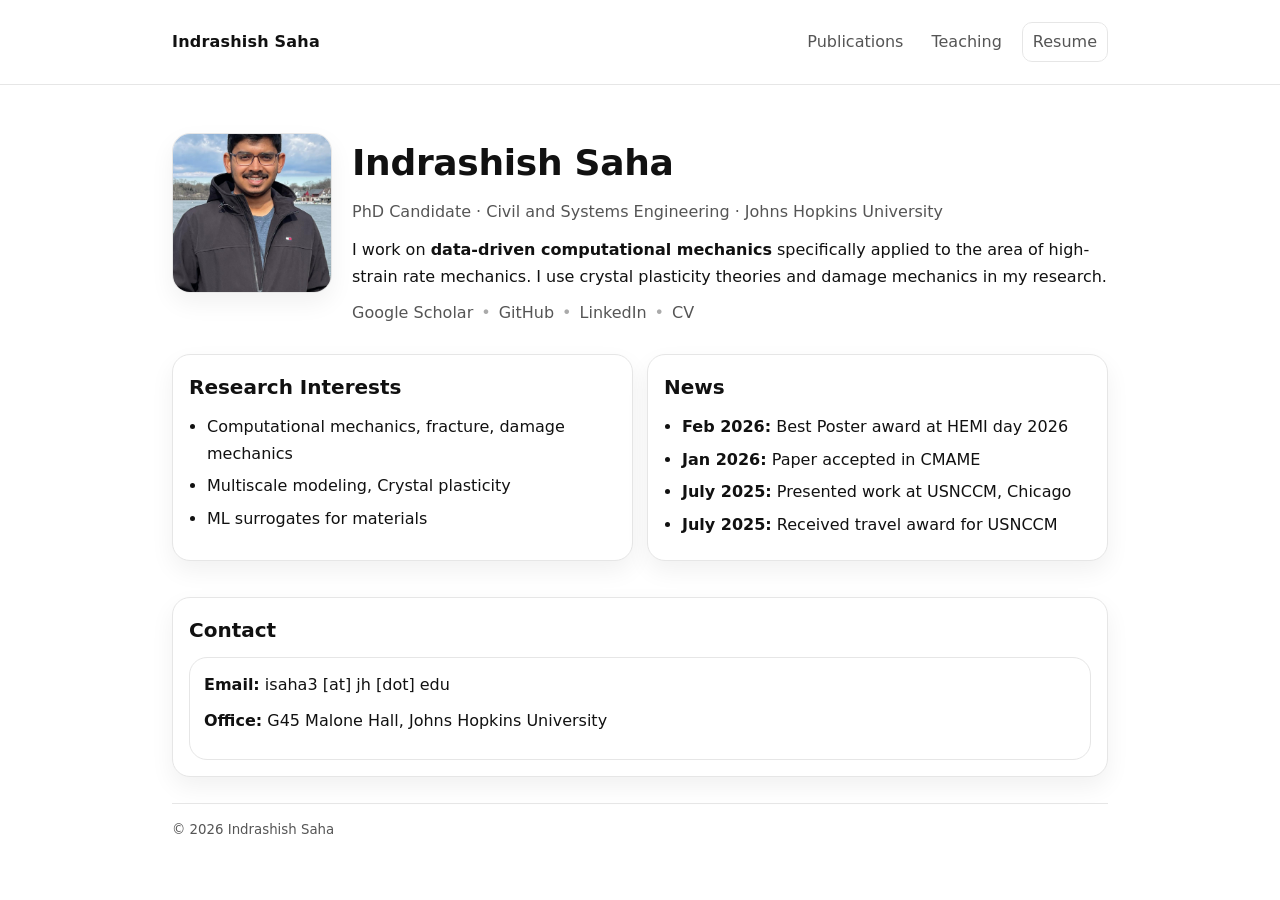
==== index.html @ e6b2fad1 "Change profile image format from PNG to JPG" ====
<!doctype html>
<html lang="en">
<head>
  <meta charset="utf-8" />
  <meta name="viewport" content="width=device-width, initial-scale=1" />
  <title>Indrashish Saha</title>
  <meta name="description" content="Academic website of Indrashish Saha." />
  <meta name="author" content="Indrashish Saha" />
  <link rel="stylesheet" href="styles.css" />
</head>

<body>
  <header class="site-header">
    <div class="container">
      <div class="topbar">
        <a class="brand" href="index.html">Indrashish Saha</a>
        <nav class="nav">
          <a href="pages/publications.html">Publications</a>
          <a href="pages/teaching.html">Teaching</a>
          <a class="pill" href="assets/Resume_Isaha_website.pdf">Resume</a>
        </nav>
      </div>
    </div>
  </header>

  <main class="container">
    <section class="hero">
      <img class="headshot" src="assets/profile_image.jpg" alt="Headshot of Indrashish" />
      <div>
        <h1>Indrashish Saha</h1>
        <p class="subtitle">PhD Candidate · Civil and Systems Engineering · Johns Hopkins University</p>

        <p>
          I work on <strong>data-driven computational mechanics</strong> specifically applied to the area of high-strain rate mechanics. I use crystal plasticity theories and damage mechanics
          in my research.  
        </p>

        <div class="linkrow">
          <a href="https://scholar.google.com/citations?hl=en&user=zjUiBd0AAAAJ" target="_blank" rel="noopener">Google Scholar</a>
          <span class="dot">•</span>
          <a href="https://github.com/Indrashish95" target="_blank" rel="noopener">GitHub</a>
          <span class="dot">•</span>
          <a href="https://www.linkedin.com/in/indrashish-saha/" target="_blank" rel="noopener">LinkedIn</a>
          <span class="dot">•</span>
          <a href="assets/CV.pdf" target="_blank" rel="noopener">CV</a>
        </div>


      </div>
    </section>

    <section class="grid2">
      <div class="card">
        <h2>Research Interests</h2>
        <ul class="bullets">
          <li>Computational mechanics, fracture, damage mechanics</li>
          <li>Multiscale modeling, Crystal plasticity</li>
          <li>ML surrogates for materials</li>
        </ul>
      </div>

      <div class="card">
        <h2>News</h2>
        <ul class="bullets">
          <li><strong>Feb 2026:</strong> Best Poster award at HEMI day 2026</li>
          <li><strong>Jan 2026:</strong> Paper accepted in CMAME</li>
          <li><strong>July 2025:</strong> Presented work at USNCCM, Chicago</li>
           <li><strong>July 2025:</strong> Received travel award for USNCCM</li>
        </ul>
      </div>
    </section>

    <section class="card">
      <h2>Contact</h2>
      <div class="cards">
        <article class="mini">
          <p><strong>Email:</strong> <a>isaha3 [at] jh [dot] edu</a></p>
          <p><strong>Office:</strong> G45 Malone Hall, Johns Hopkins University</p>    
        </article>


      </div>
    </section>

    <footer class="footer">
      <small>© <span id="y"></span> Indrashish Saha </small>
    </footer>
  </main>

  <script>
    document.getElementById("y").textContent = new Date().getFullYear();
  </script>
</body>
</html>
---- styles.css ----
:root{
  --max: 980px;
  --fg: #111;
  --muted: #555;
  --bg: #fff;
  --card: #fff;
  --line: #e6e6e6;
  --shadow: 0 10px 25px rgba(0,0,0,.06);
  --radius: 18px;
}

*{ box-sizing: border-box; }
html{ scroll-behavior: smooth; }
body{
  margin: 0;
  font: 16px/1.65 system-ui, -apple-system, Segoe UI, Roboto, Arial, sans-serif;
  color: var(--fg);
  background: var(--bg);
}

.container{ max-width: var(--max); margin: 0 auto; padding: 22px; }

.site-header{
  position: sticky; top: 0; z-index: 20;
  background: rgba(255,255,255,.9);
  backdrop-filter: blur(8px);
  border-bottom: 1px solid var(--line);
}
.topbar{
  display: flex; align-items: center; justify-content: space-between;
  gap: 12px;
}
.brand{
  text-decoration: none;
  color: var(--fg);
  font-weight: 700;
  letter-spacing: .2px;
}
.nav{ display: flex; flex-wrap: wrap; gap: 12px; align-items: center; justify-content: flex-end; }
.nav a{
  text-decoration: none;
  color: var(--muted);
  padding: 6px 8px;
  border-radius: 10px;
}
.nav a:hover{ color: var(--fg); background: #f6f6f6; }
.pill{
  border: 1px solid var(--line);
  padding: 6px 10px !important;
}

.hero{
  display: grid;
  grid-template-columns: 160px 1fr;
  gap: 20px;
  padding: 26px 0 10px;
}
.headshot{
  width: 160px; height: 160px;
  border-radius: var(--radius);
  object-fit: cover;
  border: 1px solid var(--line);
  box-shadow: var(--shadow);
}
h1{ margin: 0 0 6px; font-size: 36px; letter-spacing: -0.3px; }
.subtitle{ margin: 0 0 12px; color: var(--muted); }

.linkrow{
  display: flex; flex-wrap: wrap; gap: 8px;
  margin: 10px 0 0;
  color: var(--muted);
}
.linkrow a{ color: var(--muted); text-decoration: none; }
.linkrow a:hover{ color: var(--fg); text-decoration: underline; }
.dot{ color: #aaa; }

.cta{ margin-top: 14px; display: flex; gap: 10px; flex-wrap: wrap; }
.button{
  display: inline-block;
  text-decoration: none;
  padding: 10px 14px;
  border-radius: 14px;
  background: #111;
  color: #fff;
  border: 1px solid #111;
}
.button:hover{ opacity: .92; }
.button.ghost{
  background: transparent;
  color: var(--fg);
  border: 1px solid var(--line);
}
.button.ghost:hover{ background: #f6f6f6; }

.card{
  background: var(--card);
  border: 1px solid var(--line);
  border-radius: var(--radius);
  padding: 16px;
  box-shadow: var(--shadow);
  margin: 18px 0;
}
.grid2{
  display: grid;
  grid-template-columns: 1fr 1fr;
  gap: 14px;
}
.cards{
  display: grid;
  grid-template-columns: repeat(auto-fit, minmax(240px, 1fr));
  gap: 12px;
}
.mini{
  border: 1px solid var(--line);
  border-radius: var(--radius);
  padding: 14px;
}
.mini h3{ margin-top: 0; }
.smalllinks a{ text-decoration: none; }
.smalllinks a:hover{ text-decoration: underline; }

h2{ margin: 0 0 10px; font-size: 20px; }
p{ margin: 0 0 10px; }
.bullets{ margin: 0; padding-left: 18px; }
.bullets li{ margin: 6px 0; }

.page-title{ margin-top: 24px; }
.kicker{ color: var(--muted); margin-top: 6px; }

.pub{
  display: grid;
  grid-template-columns: 1fr auto;
  gap: 10px;
  padding: 12px 0;
  border-top: 1px solid var(--line);
}
.pub:first-of-type{ border-top: none; padding-top: 0; }
.pub .meta{ color: var(--muted); font-size: 14px; }
.badges{ display: flex; gap: 8px; flex-wrap: wrap; justify-content: flex-end; }
.badge{
  border: 1px solid var(--line);
  border-radius: 999px;
  padding: 6px 10px;
  text-decoration: none;
  color: var(--muted);
  font-size: 14px;
}
.badge:hover{ color: var(--fg); background: #f6f6f6; }

.footer{
  margin: 26px 0 16px;
  color: var(--muted);
  border-top: 1px solid var(--line);
  padding-top: 12px;
}

/* Mobile */
@media (max-width: 700px){
  .hero{ grid-template-columns: 1fr; }
  .headshot{ width: 140px; height: 140px; }
  .grid2{ grid-template-columns: 1fr; }
}

/* Dark mode (optional but nice) */
@media (prefers-color-scheme: dark){
  :root{
    --fg:#f2f2f2;
    --muted:#bdbdbd;
    --bg:#0f0f10;
    --card:#121214;
    --line:#2a2a2a;
    --shadow: 0 10px 25px rgba(0,0,0,.35);
  }
  .site-header{ background: rgba(15,15,16,.9); }
  .nav a:hover{ background: #1b1b1d; }
  .button{ background: #f2f2f2; color:#111; border-color:#f2f2f2; }
  .button.ghost{ color: var(--fg); }
  .button.ghost:hover{ background:#1b1b1d; }
}
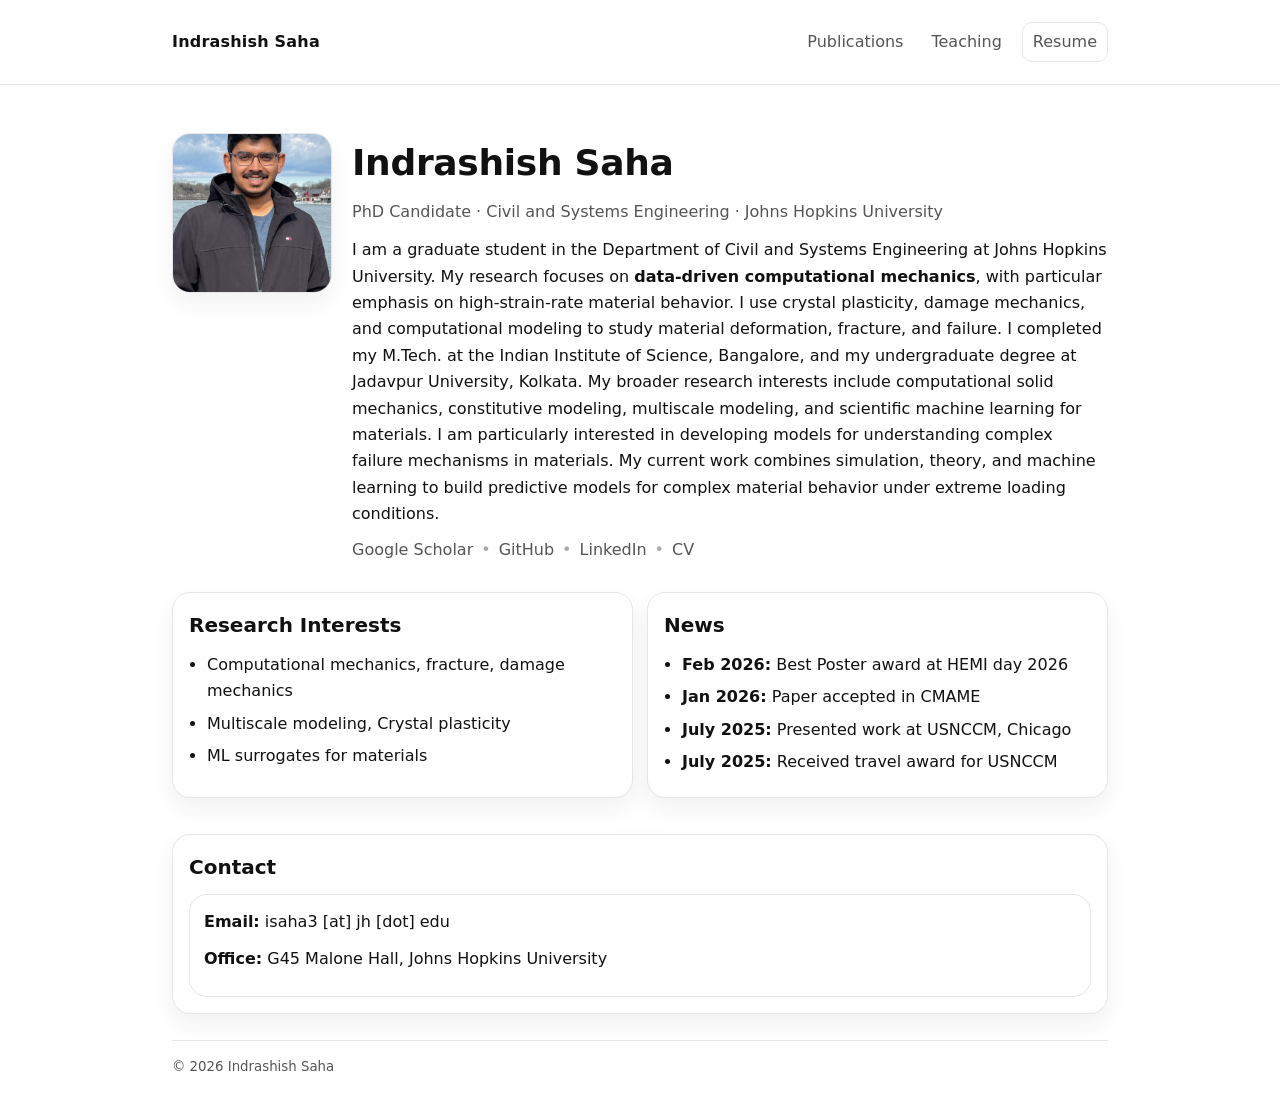
==== commit e3e7dee2: "Revise personal introduction in index.html Updated personal description to include educational backg" ====
--- a/index.html
+++ b/index.html
@@ -31,8 +31,12 @@
         <p class="subtitle">PhD Candidate · Civil and Systems Engineering · Johns Hopkins University</p>
 
         <p>
-          I work on <strong>data-driven computational mechanics</strong> specifically applied to the area of high-strain rate mechanics. I use crystal plasticity theories and damage mechanics
-          in my research.  
+        <p>
+          I am a graduate student in the Department of Civil and Systems Engineering at Johns Hopkins University. My research focuses on <strong>data-driven computational mechanics</strong>, with particular emphasis on high-strain-rate material behavior. I use crystal plasticity, damage mechanics, and computational modeling to study material deformation, fracture, and failure. I completed my M.Tech. at the Indian Institute of Science, Bangalore, and my undergraduate degree at Jadavpur University, Kolkata.
+          My broader research interests include computational solid mechanics, constitutive modeling, multiscale modeling, and scientific machine learning for materials.
+          I am particularly interested in developing models for understanding complex failure mechanisms in materials.
+          My current work combines simulation, theory, and machine learning to build predictive models for complex material behavior under extreme loading conditions.
+        </p>
         </p>
 
         <div class="linkrow">
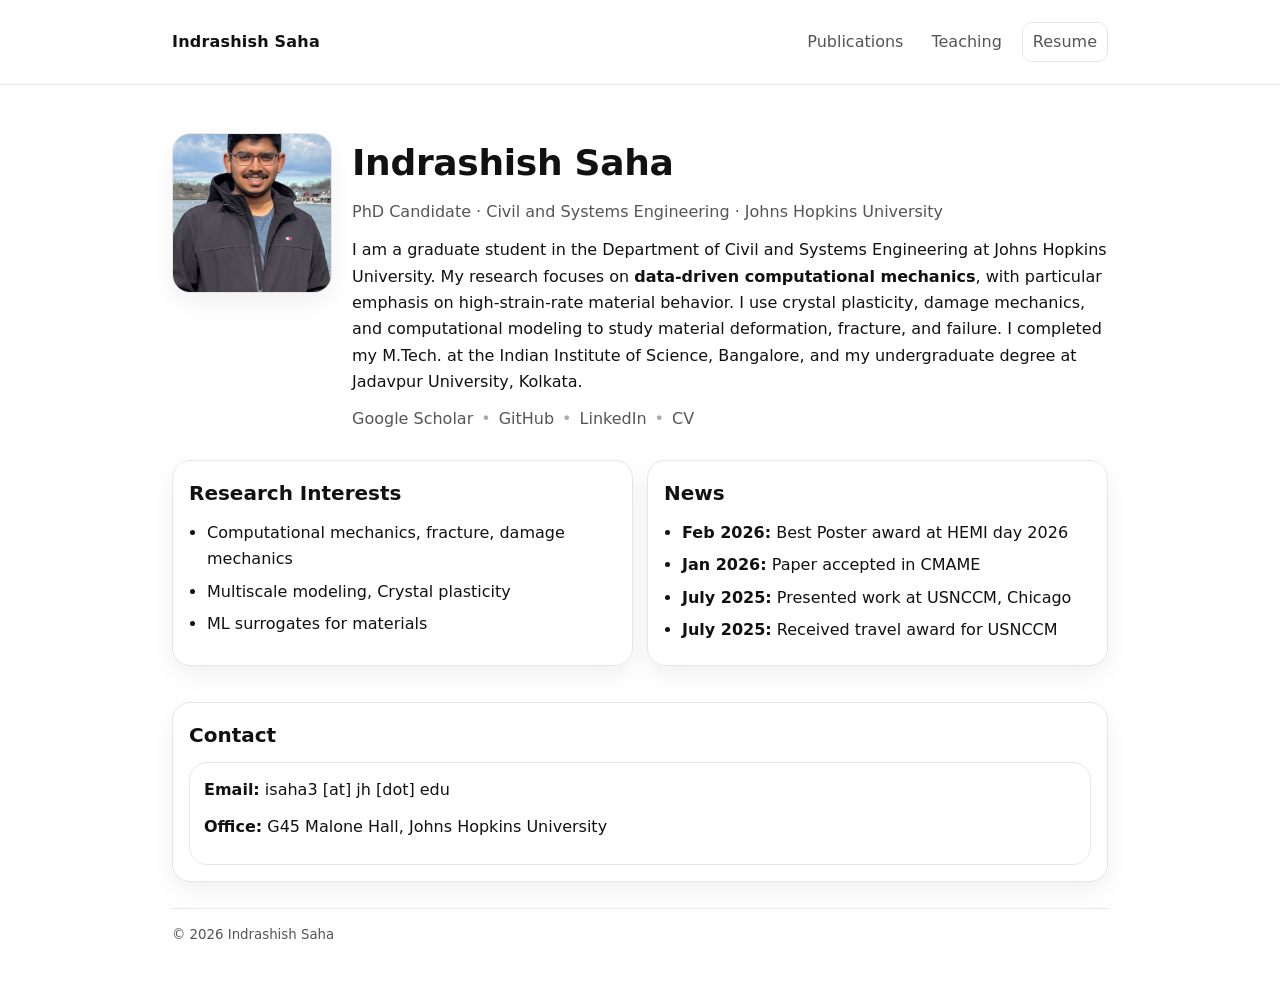
==== commit 65a26dbd: "Revise research description in index.html Removed several sentences detailing broader research inter" ====
--- a/index.html
+++ b/index.html
@@ -33,9 +33,6 @@
         <p>
         <p>
           I am a graduate student in the Department of Civil and Systems Engineering at Johns Hopkins University. My research focuses on <strong>data-driven computational mechanics</strong>, with particular emphasis on high-strain-rate material behavior. I use crystal plasticity, damage mechanics, and computational modeling to study material deformation, fracture, and failure. I completed my M.Tech. at the Indian Institute of Science, Bangalore, and my undergraduate degree at Jadavpur University, Kolkata.
-          My broader research interests include computational solid mechanics, constitutive modeling, multiscale modeling, and scientific machine learning for materials.
-          I am particularly interested in developing models for understanding complex failure mechanisms in materials.
-          My current work combines simulation, theory, and machine learning to build predictive models for complex material behavior under extreme loading conditions.
         </p>
         </p>
 
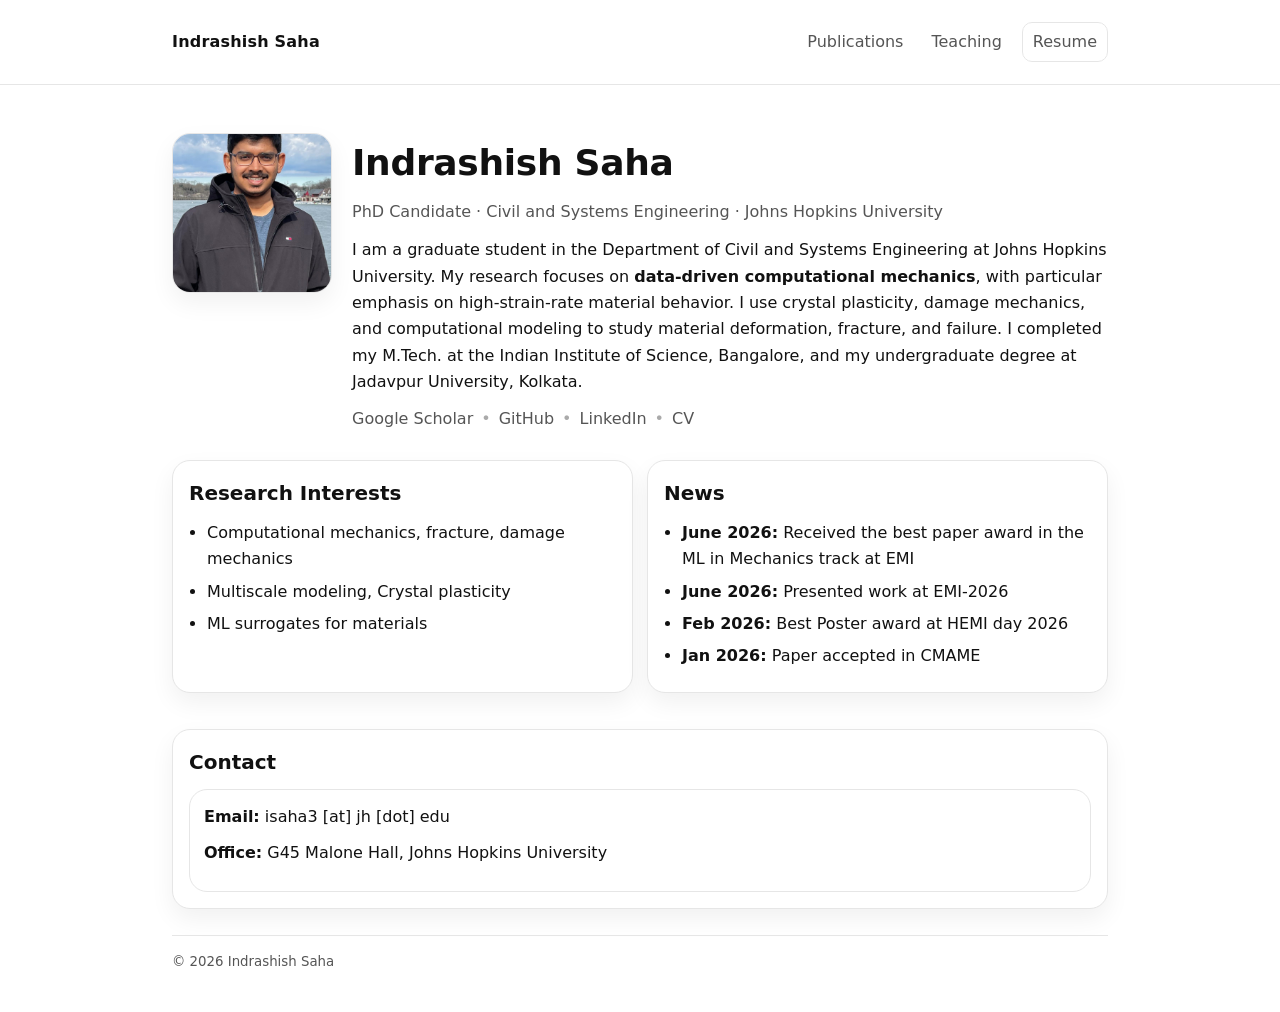
==== commit fa5d93b1: "Update index.html" ====
--- a/index.html
+++ b/index.html
@@ -63,10 +63,10 @@
       <div class="card">
         <h2>News</h2>
         <ul class="bullets">
+            <li><strong>June 2026:</strong> Received the best paper award in the ML in Mechanics track at EMI</li>
+           <li><strong>June 2026:</strong> Presented work at EMI-2026</li>
           <li><strong>Feb 2026:</strong> Best Poster award at HEMI day 2026</li>
           <li><strong>Jan 2026:</strong> Paper accepted in CMAME</li>
-          <li><strong>July 2025:</strong> Presented work at USNCCM, Chicago</li>
-           <li><strong>July 2025:</strong> Received travel award for USNCCM</li>
         </ul>
       </div>
     </section>
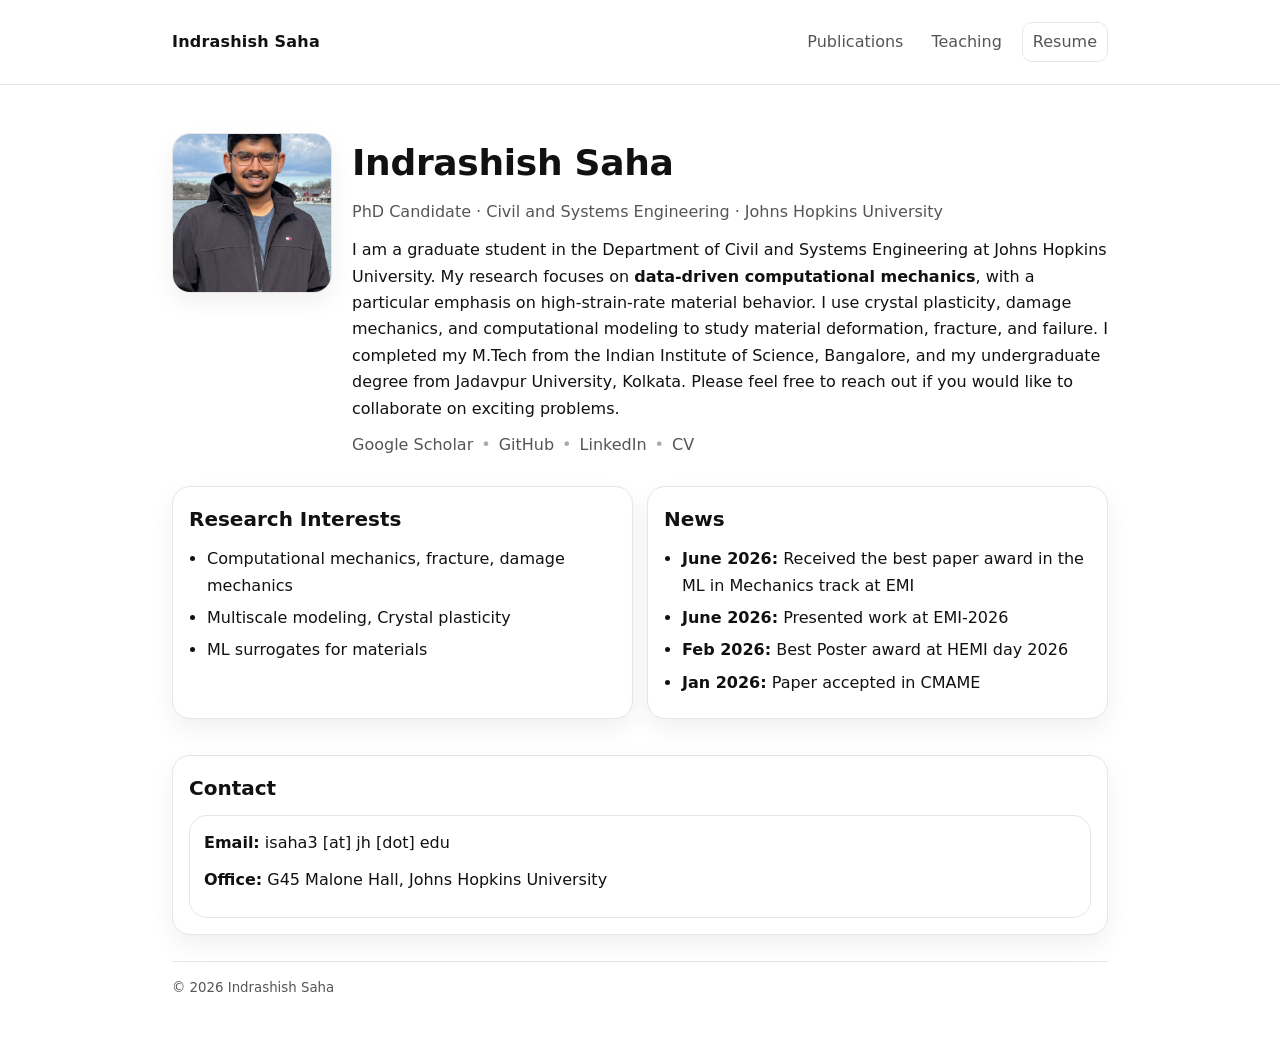
==== commit 5bc44f22: "Update personal introduction in index.html Revised personal introduction for clarity and added colla" ====
--- a/index.html
+++ b/index.html
@@ -32,7 +32,9 @@
 
         <p>
         <p>
-          I am a graduate student in the Department of Civil and Systems Engineering at Johns Hopkins University. My research focuses on <strong>data-driven computational mechanics</strong>, with particular emphasis on high-strain-rate material behavior. I use crystal plasticity, damage mechanics, and computational modeling to study material deformation, fracture, and failure. I completed my M.Tech. at the Indian Institute of Science, Bangalore, and my undergraduate degree at Jadavpur University, Kolkata.
+I am a graduate student in the Department of Civil and Systems Engineering at Johns Hopkins University. My research focuses on <strong>data-driven computational mechanics</strong>, with a particular emphasis on high-strain-rate material behavior. I use crystal plasticity, damage mechanics, and computational modeling to study material deformation, fracture, and failure.
+
+I completed my M.Tech from the Indian Institute of Science, Bangalore, and my undergraduate degree from Jadavpur University, Kolkata. Please feel free to reach out if you would like to collaborate on exciting problems.
         </p>
         </p>
 
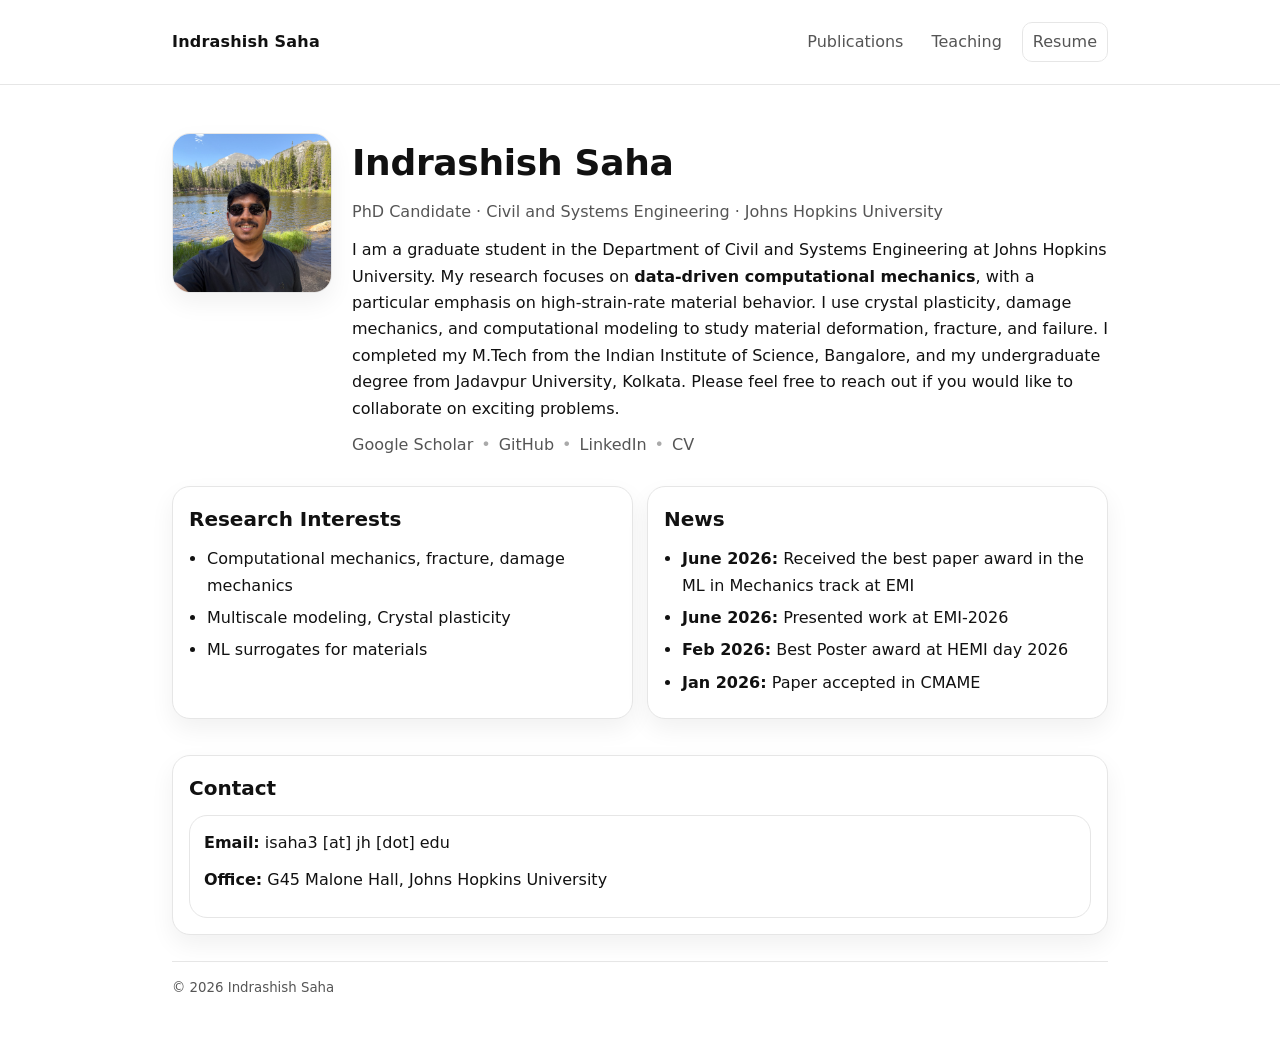
==== commit 1210dfe8: "Update index.html" ====
--- a/index.html
+++ b/index.html
@@ -25,7 +25,7 @@
 
   <main class="container">
     <section class="hero">
-      <img class="headshot" src="assets/profile_image.jpg" alt="Headshot of Indrashish" />
+      <img class="headshot" src="assets/PP_git.jpg" alt="Headshot of Indrashish" />
       <div>
         <h1>Indrashish Saha</h1>
         <p class="subtitle">PhD Candidate · Civil and Systems Engineering · Johns Hopkins University</p>
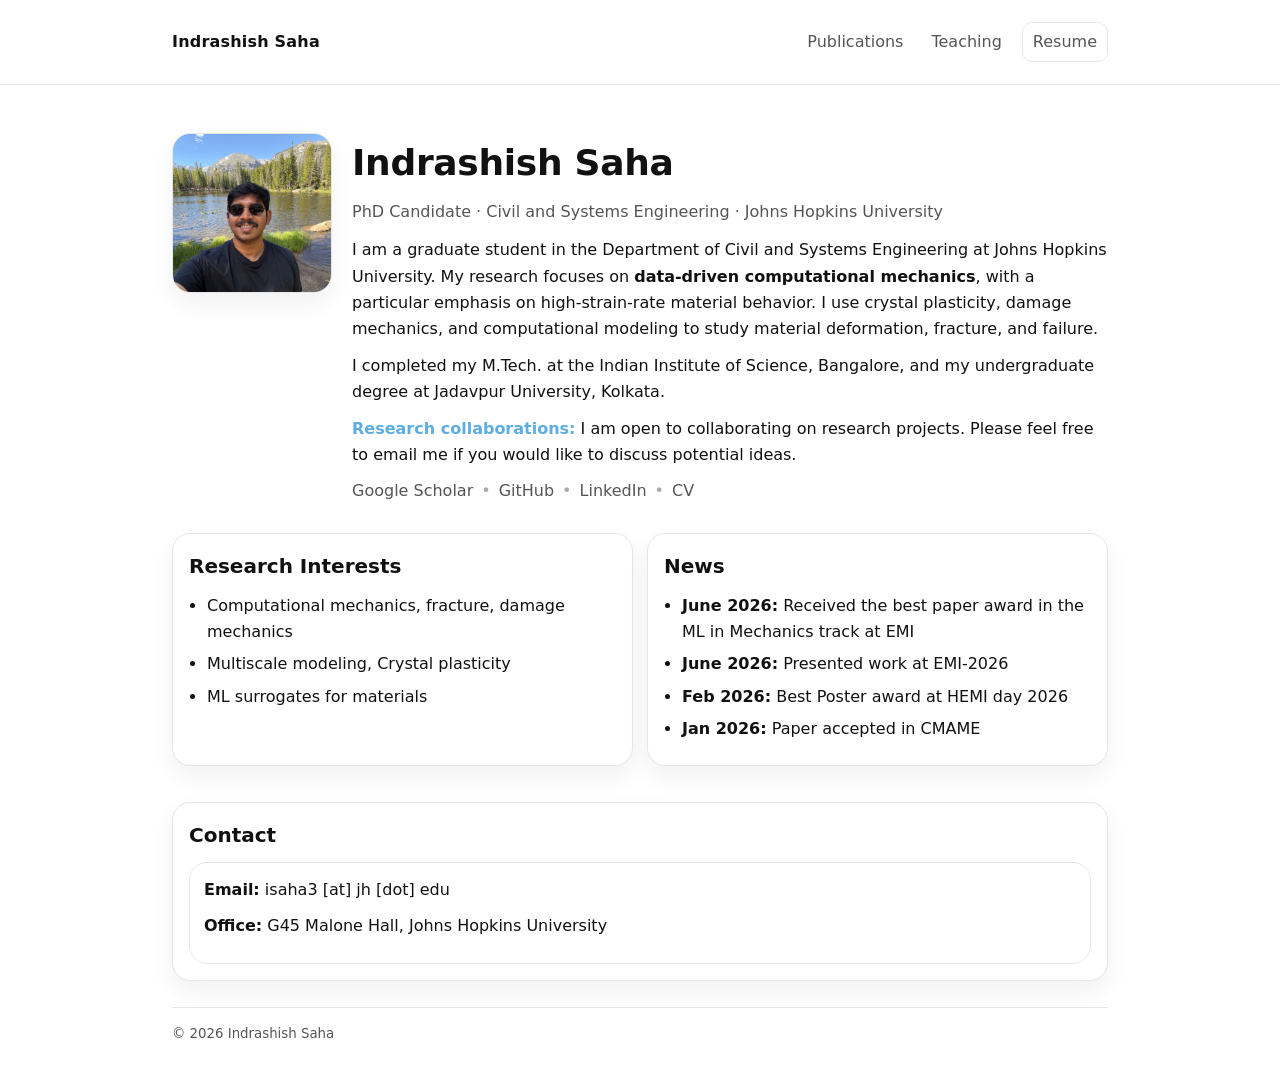
==== commit c58ca6f3: "Revise personal introduction and collaboration section Updated personal introduction and added resea" ====
--- a/index.html
+++ b/index.html
@@ -30,14 +30,7 @@
         <h1>Indrashish Saha</h1>
         <p class="subtitle">PhD Candidate · Civil and Systems Engineering · Johns Hopkins University</p>
 
-        <p>
-        <p>
-I am a graduate student in the Department of Civil and Systems Engineering at Johns Hopkins University. My research focuses on <strong>data-driven computational mechanics</strong>, with a particular emphasis on high-strain-rate material behavior. I use crystal plasticity, damage mechanics, and computational modeling to study material deformation, fracture, and failure.
-
-I completed my M.Tech from the Indian Institute of Science, Bangalore, and my undergraduate degree from Jadavpur University, Kolkata. Please feel free to reach out if you would like to collaborate on exciting problems.
-        </p>
-        </p>
-
+<p> I am a graduate student in the Department of Civil and Systems Engineering at Johns Hopkins University. My research focuses on <strong>data-driven computational mechanics</strong>, with a particular emphasis on high-strain-rate material behavior. I use crystal plasticity, damage mechanics, and computational modeling to study material deformation, fracture, and failure. </p> <p> I completed my M.Tech. at the Indian Institute of Science, Bangalore, and my undergraduate degree at Jadavpur University, Kolkata. </p> <p> <strong style="color: #5DADE2;">Research collaborations:</strong> I am open to collaborating on research projects. Please feel free to email me if you would like to discuss potential ideas. </p>
         <div class="linkrow">
           <a href="https://scholar.google.com/citations?hl=en&user=zjUiBd0AAAAJ" target="_blank" rel="noopener">Google Scholar</a>
           <span class="dot">•</span>
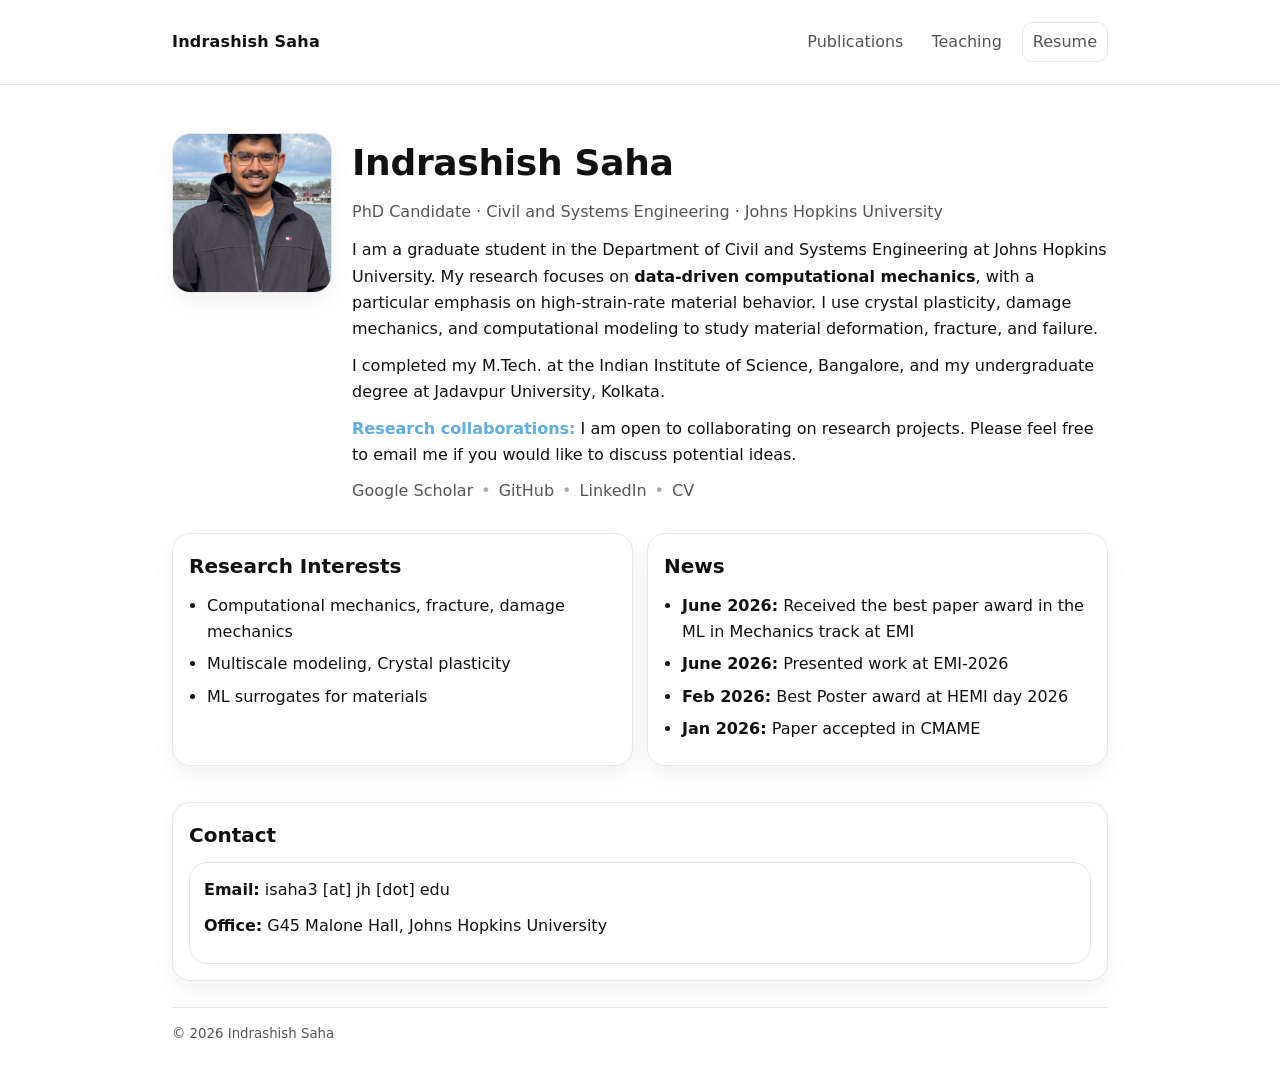
==== commit 9a3ee5b1: "Update headshot image source in index.html" ====
--- a/index.html
+++ b/index.html
@@ -25,7 +25,7 @@
 
   <main class="container">
     <section class="hero">
-      <img class="headshot" src="assets/PP_git.jpg" alt="Headshot of Indrashish" />
+      <img class="headshot" src="assets/profile_image.jpg" alt="Headshot of Indrashish" />
       <div>
         <h1>Indrashish Saha</h1>
         <p class="subtitle">PhD Candidate · Civil and Systems Engineering · Johns Hopkins University</p>
